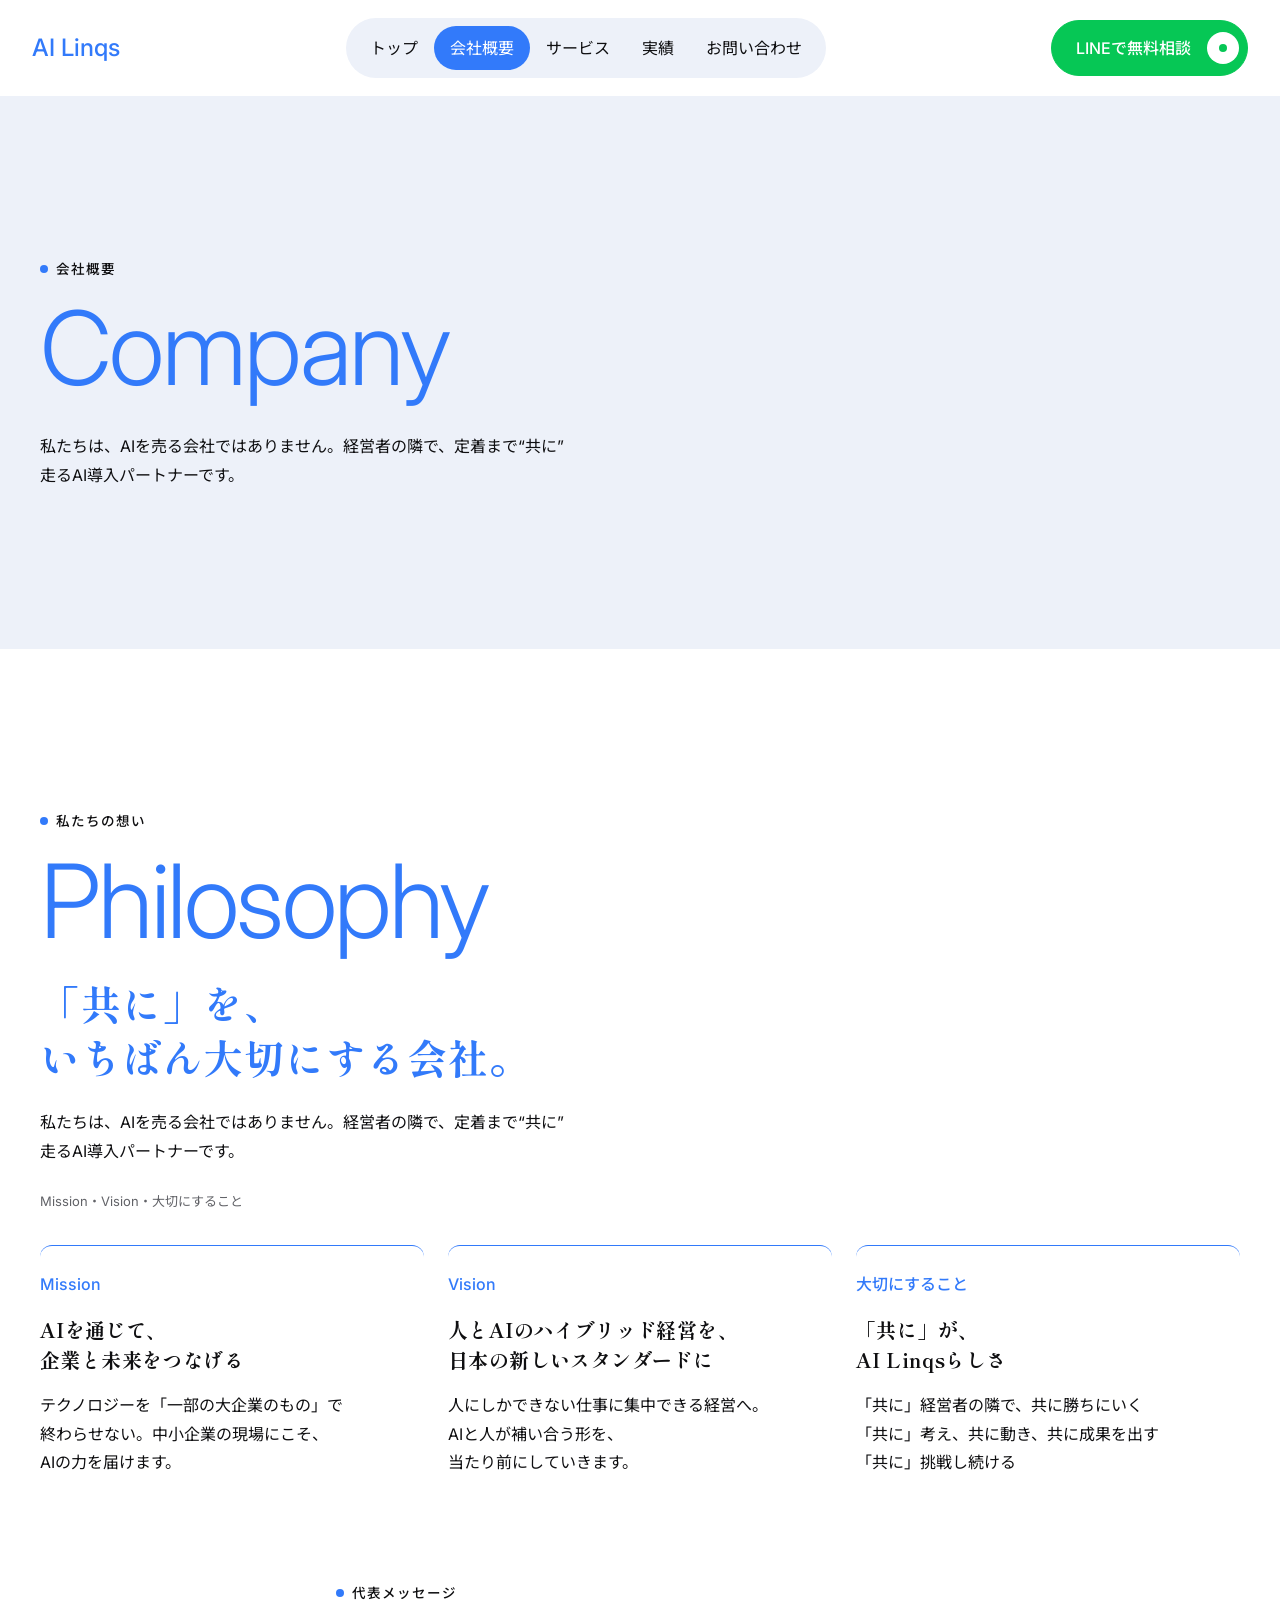
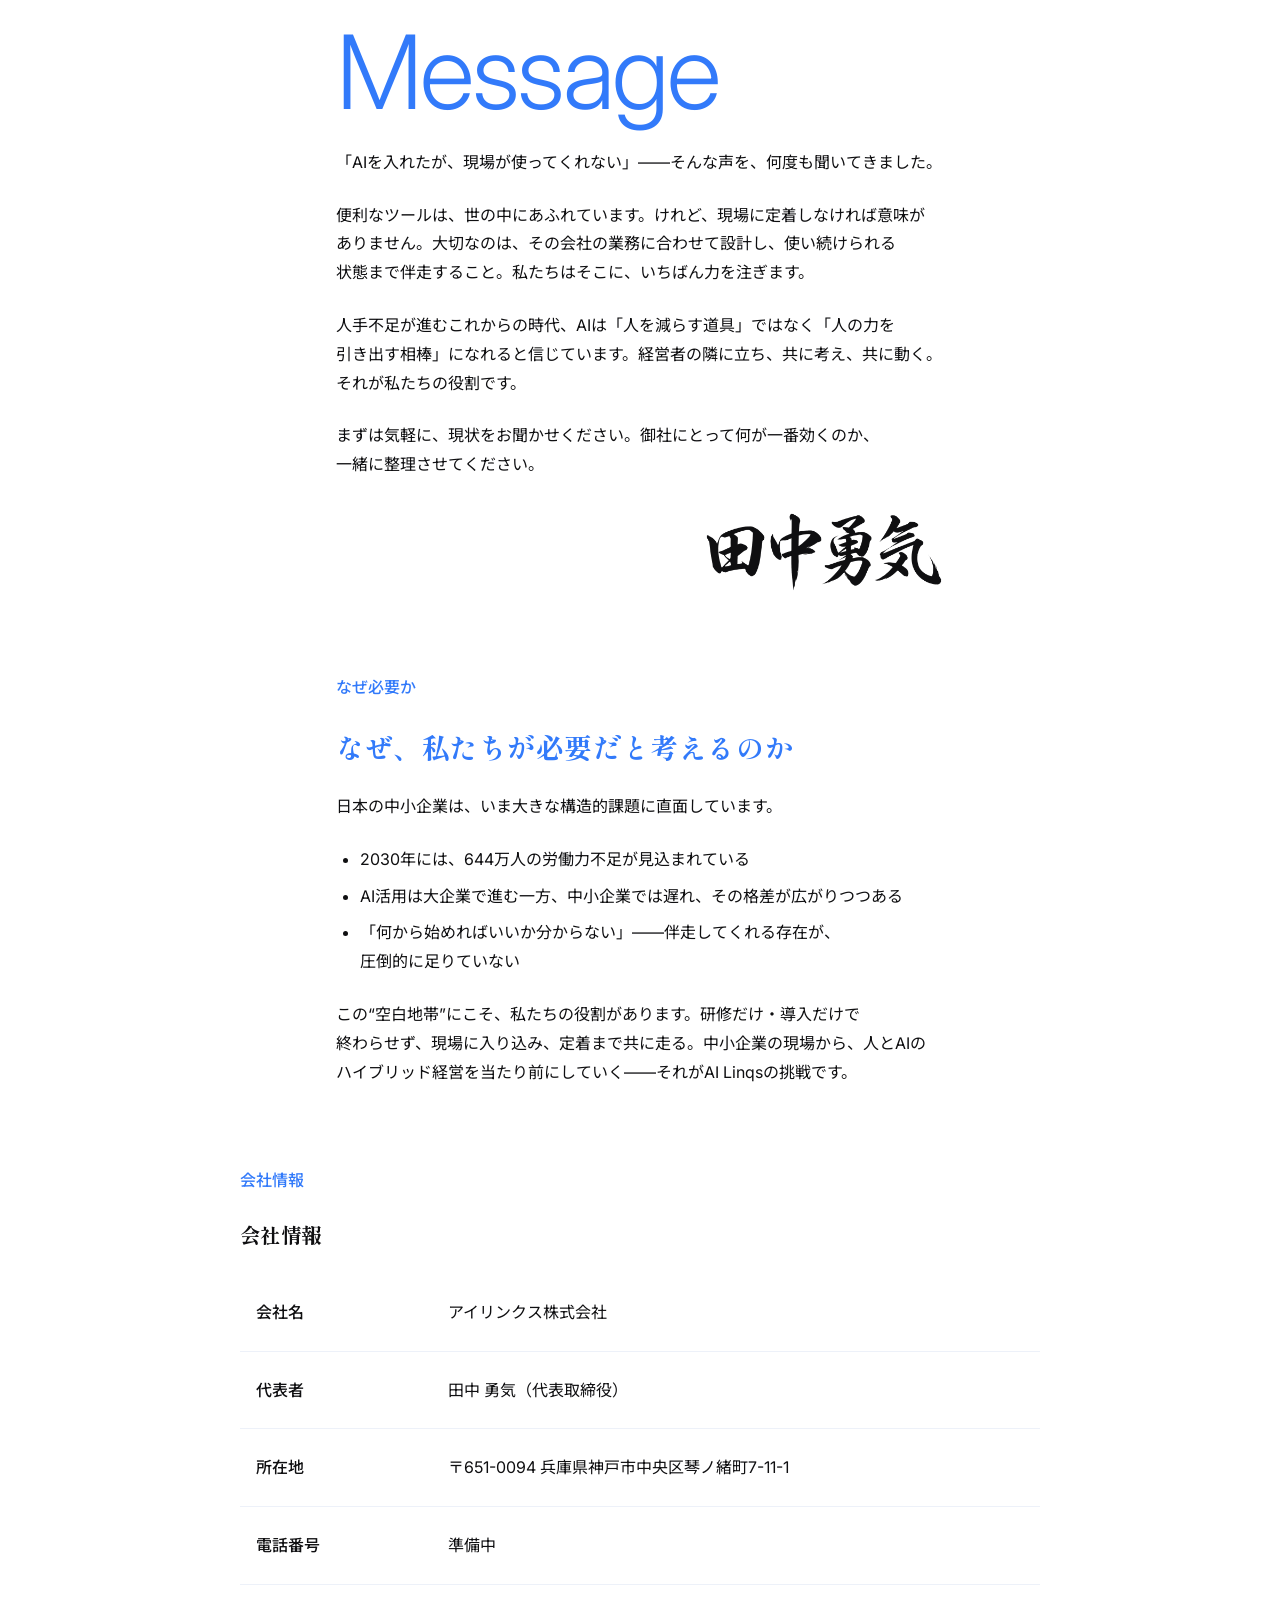
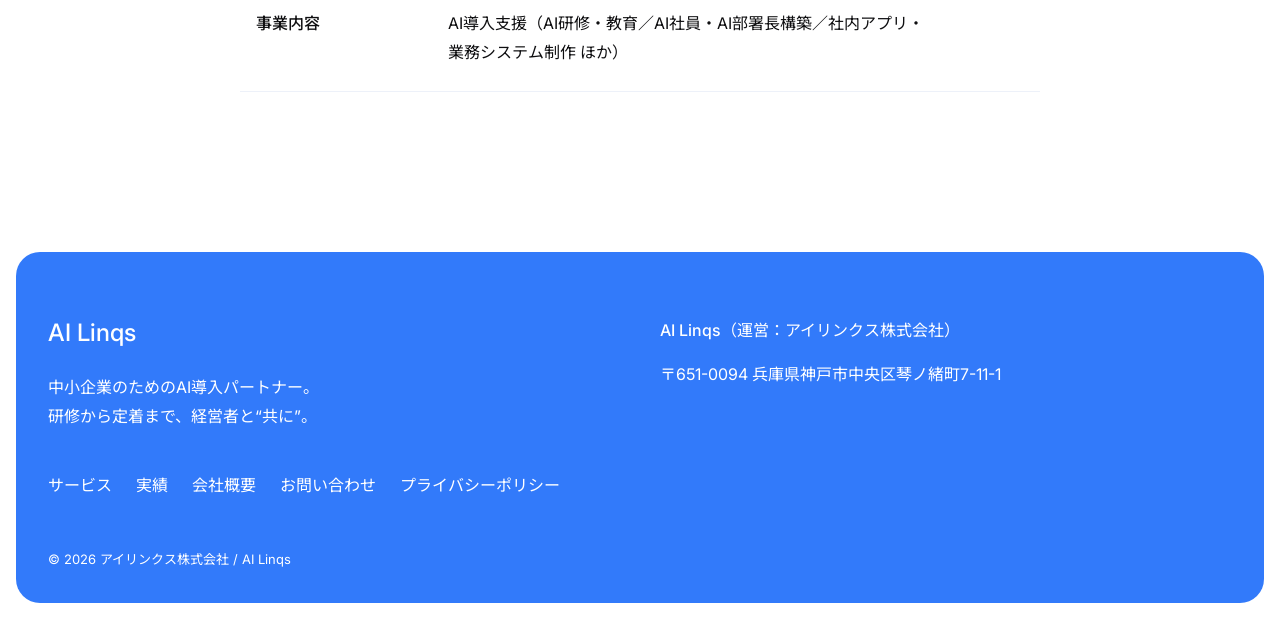
==== about.html @ 24a120b6 "v5：参考サイト（kurasoku.com）の型を反映（v4 を複製して開始） - 見出しを「日本語の小見出し＋英字の大見出し＋日本語見出し」の2段に（英字は飾り、aria-hidden） - 標準ボ" ====
<!DOCTYPE html>
<html lang="ja"><head><meta charset="UTF-8"><meta name="viewport" content="width=device-width, initial-scale=1"><meta name="robots" content="noindex,nofollow"><meta name="theme-color" content="#FFFFFF"><title>会社概要｜AI Linqs</title><meta name="description" content="私たちは、AIを売る会社ではありません。経営者の隣で、定着まで“共に”走るAI導入パートナーです。"><link rel="icon" sizes="32x32" href="assets/favicon-32.png"><link rel="icon" sizes="192x192" href="assets/favicon-192.png"><link rel="apple-touch-icon" sizes="180x180" href="assets/favicon-180.png"><link rel="preconnect" href="https://fonts.googleapis.com"><link rel="preconnect" href="https://fonts.gstatic.com" crossorigin><link href="https://fonts.googleapis.com/css2?family=Inter:wght@300;400;500;600&amp;family=Noto+Sans+JP:wght@400;500&amp;family=Shippori+Mincho+B1:wght@600;700&amp;display=swap" rel="stylesheet"><link rel="stylesheet" href="css/style.css"><script src="js/main.js" defer></script></head><body><a class="skip" href="#main">本文へスキップ</a><header class="site-header"><div class="header-inner"><a class="logo" href="index.html">AI Linqs</a><nav class="pill-nav" aria-label="グローバルナビゲーション"><a href="index.html">トップ</a><a href="about.html" class="is-active" aria-current="page">会社概要</a><a href="service.html">サービス</a><a href="works.html">実績</a><a href="contact.html">お問い合わせ</a></nav><div class="header-end"><a class="btn" href="contact.html#contact" data-line-cta>LINEで無料相談<span class="btn-dot" aria-hidden="true"></span></a><button class="burger" id="burger" type="button" aria-label="メニューを開く" aria-expanded="false" aria-controls="spMenu"><span></span><span></span></button></div></div><nav class="sp-menu" id="spMenu" aria-label="スマートフォン用メニュー" hidden><a href="index.html">トップ</a><a href="about.html" class="is-active" aria-current="page">会社概要</a><a href="service.html">サービス</a><a href="works.html">実績</a><a href="contact.html">お問い合わせ</a><a class="btn" href="contact.html#contact" data-line-cta>LINEで無料相談<span class="btn-dot" aria-hidden="true"></span></a></nav><noscript><nav class="nojs-nav" aria-label="ページ一覧"><a href="index.html">トップ</a><a href="about.html" class="is-active" aria-current="page">会社概要</a><a href="service.html">サービス</a><a href="works.html">実績</a><a href="contact.html">お問い合わせ</a></nav></noscript></header><main id="main"><section class="page-band"><div class="container"><div class="sec-title"><h1 class="sec-ja"><span class="dot" aria-hidden="true"></span>会社概要</h1><h2 class="sec-en" aria-hidden="true">Company</h2></div><p>私たちは、AIを売る会社ではありません。経営者の隣で、定着まで“共に”走るAI導入パートナーです。</p></div></section><section class="section about-content" id="philosophy"><div class="container"><div class="section-head"><div class="sec-title"><p class="sec-ja"><span class="dot" aria-hidden="true"></span>私たちの想い</p><h2 class="sec-en" aria-hidden="true">Philosophy</h2><h2 class="sec-h slide__title reveal">「共に」を、<br>いちばん大切にする会社。</h2></div>
      <p class="slide__lead reveal">私たちは、AIを売る会社ではありません。経営者の隣で、定着まで“共に”走るAI導入パートナーです。</p>
      <p class="slide__note reveal">Mission・Vision・大切にすること</p></div><div class="grid3 values"><article class="card" id="mission"><div class="card-body"><p class="slide__tag reveal">Mission</p>
      <h3 class="slide__title reveal"><span class="phrase">AIを通じて、</span><br><span class="phrase">企業と未来をつなげる</span></h3>
      <p class="slide__lead reveal"><span class="phrase">テクノロジーを「一部の大企業のもの」で</span><br><span class="phrase">終わらせない。中小企業の現場にこそ、</span><br><span class="phrase">AIの力を届けます。</span></p></div></article>
<article class="card" id="vision"><div class="card-body"><p class="slide__tag reveal">Vision</p>
      <h3 class="slide__title reveal"><span class="phrase">人とAIのハイブリッド経営を、</span><br><span class="phrase">日本の新しいスタンダードに</span></h3>
      <p class="slide__lead reveal"><span class="phrase">人にしかできない仕事に集中できる経営へ。</span><br><span class="phrase">AIと人が補い合う形を、</span><br><span class="phrase">当たり前にしていきます。</span></p></div></article>
<article class="card" id="value"><div class="card-body"><p class="slide__tag reveal">大切にすること</p>
      <h3 class="slide__title reveal"><span class="phrase">「共に」が、</span><br><span class="phrase">AI Linqsらしさ</span></h3>
      <ul class="dash slide__lead reveal">
        <li>「共に」経営者の隣で、共に勝ちにいく</li>
        <li>「共に」考え、共に動き、共に成果を出す</li>
        <li>「共に」挑戦し続ける</li>
      </ul></div></article>
</div><div class="subsection message-block">
      <div class="sec-title"><h2 class="sec-ja"><span class="dot" aria-hidden="true"></span>代表メッセージ</h2><h2 class="sec-en" aria-hidden="true">Message</h2></div>
      <div class="message reveal">
        <!-- 社長の写真が届いたら：<img class="message__portrait" src="assets/ceo.jpg" alt="代表取締役 田中 勇気" width="224" height="224" loading="lazy" decoding="async"> -->
        <p>「AIを入れたが、現場が使ってくれない」——そんな声を、何度も聞いてきました。</p>
        <p>便利なツールは、世の中にあふれています。けれど、現場に定着しなければ意味がありません。大切なのは、その会社の業務に合わせて設計し、使い続けられる状態まで伴走すること。私たちはそこに、いちばん力を注ぎます。</p>
        <p>人手不足が進むこれからの時代、AIは「人を減らす道具」ではなく「人の力を引き出す相棒」になれると信じています。経営者の隣に立ち、共に考え、共に動く。それが私たちの役割です。</p>
        <p>まずは気軽に、現状をお聞かせください。御社にとって何が一番効くのか、一緒に整理させてください。</p>
        <img src="assets/signature-dark.png" alt="田中 勇気 サイン" class="message__sign" width="900" height="308" loading="lazy" decoding="async">
      </div></div><div id="why-us" class="subsection"><p class="slide__tag reveal">なぜ必要か</p>
      <h3 class="slide__title reveal">なぜ、私たちが必要だと考えるのか</h3>
      <div class="prose slide__lead reveal">
        <p>日本の中小企業は、いま大きな構造的課題に直面しています。</p>
        <ul>
          <li>2030年には、644万人の労働力不足が見込まれている</li>
          <li>AI活用は大企業で進む一方、中小企業では遅れ、その格差が広がりつつある</li>
          <li>「何から始めればいいか分からない」——伴走してくれる存在が、圧倒的に足りていない</li>
        </ul>
        <p>この“空白地帯”にこそ、私たちの役割があります。研修だけ・導入だけで終わらせず、現場に入り込み、定着まで共に走る。中小企業の現場から、人とAIのハイブリッド経営を当たり前にしていく——それがAI Linqsの挑戦です。</p>
      </div></div><div id="company-info" class="subsection"><p class="slide__tag reveal">会社情報</p>
      <h3 class="slide__title slide__title--m reveal">会社情報</h3>
      <!-- [要確認] 会社概要（運営法人=アイリンクス株式会社／設立年・法人格の最終確認） -->
      <!-- [要確認] 電話番号・設立年月・資本金などは確定後に追記 --><table class="company-table"><tbody><tr><th scope="row">会社名</th><td>アイリンクス株式会社</td></tr><tr><th scope="row">代表者</th><td>田中 勇気（代表取締役）</td></tr><tr><th scope="row">所在地</th><td>〒651-0094 兵庫県神戸市中央区琴ノ緒町7-11-1</td></tr><tr><th scope="row">電話番号</th><td>準備中</td></tr><tr><th scope="row">事業内容</th><td>AI導入支援（AI研修・教育／AI社員・AI部署長構築／社内アプリ・業務システム制作 ほか）</td></tr></tbody></table></div></div></section></main><footer class="footer">
  <div class="container">
    <div class="footer__grid">
      <div>
        <a href="index.html" class="logo" aria-label="AI Linqs トップへ"><span class="logo__ai">AI</span> Linqs</a>
        <p class="footer__desc">中小企業のためのAI導入パートナー。<br>研修から定着まで、経営者と“共に”。</p>
      </div>
      <div>
        <p><strong>AI Linqs</strong>（運営：アイリンクス株式会社）</p>
        <p>〒651-0094 兵庫県神戸市中央区琴ノ緒町7-11-1</p>
      </div>
      <nav class="footer__nav" aria-label="フッターナビゲーション">
        <ul>
          <li><a href="service.html">サービス</a></li>
          <li><a href="works.html">実績</a></li>
          <li><a href="about.html">会社概要</a></li>
          <li><a href="contact.html">お問い合わせ</a></li>
          <li><a href="privacy.html">プライバシーポリシー</a></li>
        </ul>
      </nav>
    </div>
    <p class="footer__copy">&copy; 2026 アイリンクス株式会社 / AI Linqs</p>
  </div>
</footer><div class="sticky-cta" id="stickyCta" hidden><a class="btn" href="contact.html#contact" data-line-cta>LINEで無料相談<span class="btn-dot" aria-hidden="true"></span></a></div><div class="test-badge" id="testBadge" hidden>テスト版 v5</div></body></html>
---- css/style.css ----
/* AI Linqs v5 — seven colors, no shadows or gradients, 8px spacing. */
:root {
  --white: #FFFFFF;
  --surface: #EDF1F9;
  --blue: #327AFA;
  --ink: #0F0F11;
  --muted: #616267;
  --faint: #9798A1;
  --header-height: 96px;
}
* { box-sizing: border-box; }
html { scroll-padding-top: 112px; }
body { margin: 0; color: var(--ink); background: var(--white); font-family: "Inter", "Noto Sans JP", sans-serif; font-size: 16px; font-weight: 400; line-height: 1.8; }
h1,h2,h3,h4,p,ul,ol,dl,figure { margin: 0; }
h1,h2,h3,h4,summary { text-wrap: balance; word-break: auto-phrase; line-break: strict; }
h1,h2 { color: var(--blue); font-size: clamp(30px, 3.4vw, 48px); font-weight: 400; line-height: 1.4; }
h3 { font-size: clamp(20px, 1.6vw, 21px); font-weight: 500; line-height: 1.6; }
h4 { font-size: 18px; font-weight: 500; }
p,li,dd,td,th { text-wrap: pretty; word-break: auto-phrase; line-break: strict; }
p,dd { max-width: 38em; }
p + p { margin-top: 16px; }
b,strong,th,dt { font-weight: 500; }
a { color: var(--blue); text-underline-offset: 4px; }
button { font: inherit; cursor: pointer; }
img { display: block; max-width: 100%; object-fit: cover; }
ul,ol { padding-left: 24px; }
li + li { margin-top: 8px; }
[hidden] { display: none !important; }
:focus-visible { outline: 2px solid var(--blue); outline-offset: 4px; }
[id] { scroll-margin-top: 112px; }
.phrase,.nw { display: inline-block; }
.container { width: calc(100% - 64px); max-width: 1200px; margin-inline: auto; }
.section { padding: 120px 0 160px; }
.section + .section { border-top: 1px solid var(--surface); }
.section-head { margin-bottom: 48px; }
.section-head > * + * { margin-top: 24px; }
.section-head > .eyebrow:first-child { margin-bottom: 16px; }
.section-head > .eyebrow + h2 { margin-top: 0; }
.lead,.slide__lead { font-size: 16px; line-height: 1.8; }
.eyebrow,.slide__tag { font-size: 16px; font-weight: 500; color: var(--blue); }
.note,.slide__note,.todo,.contact__privacy,.modal__updated,.footer__copy { font-size: 13px; color: var(--muted); }
.note,.slide__note { margin-top: 24px; }
.actions,.slide__actions { display: flex; flex-wrap: wrap; gap: 16px; margin-top: 40px; }
.actions { justify-content: center; }
.grid3 { display: grid; grid-template-columns: repeat(3,minmax(0,1fr)); gap: 24px; align-items: stretch; }
.grid3 > * { min-width: 0; }
.card { display: flex; flex-direction: column; gap: 24px; }
.card-body { display: flex; flex-direction: column; align-items: flex-start; gap: 16px; min-width: 0; flex: 1; }
.card-body > p + p { margin-top: 0; }
.card-copy { width: 100%; font-size: 16px; line-height: 1.8; }
.photo { width: 100%; height: auto; aspect-ratio: 3 / 2; border-radius: 12px; object-fit: cover; }
.surface-section { background: var(--surface); }
.btn { display: inline-flex; align-items: center; justify-content: space-between; gap: 16px; min-height: 56px; max-width: 100%; padding: 8px 8px 8px 24px; border: 1px solid var(--blue); border-radius: 9999px; background: var(--white); color: var(--blue); text-decoration: none; font-size: 16px; font-weight: 500; line-height: 1.4; transition: color .3s ease, background-color .3s ease; }
.btn-dot { display: grid; place-items: center; flex: 0 0 32px; width: 32px; height: 32px; border-radius: 9999px; background: var(--blue); }
.btn-dot::after { content: ""; width: 8px; height: 8px; border-radius: 9999px; background: var(--white); }
.btn[data-line-cta],.btn:hover { background: var(--blue); color: var(--white); }
.btn[data-line-cta] .btn-dot,.btn:hover .btn-dot { background: var(--white); }
.btn[data-line-cta] .btn-dot::after,.btn:hover .btn-dot::after { background: var(--blue); }
.btn[data-line-cta]:hover { background: var(--white); color: var(--blue); }
.btn[data-line-cta]:hover .btn-dot { background: var(--blue); }
.btn[data-line-cta]:hover .btn-dot::after { background: var(--white); }
.site-header { position: sticky; top: 0; z-index: 20; background: var(--white); border-bottom: 1px solid var(--surface); }
.header-inner { width: calc(100% - 64px); max-width: 1360px; min-height: var(--header-height); margin: auto; display: flex; justify-content: space-between; align-items: center; gap: 24px; }
.logo { font-size: 24px; font-weight: 500; line-height: 1.4; color: var(--blue); text-decoration: none; white-space: nowrap; }
.pill-nav { display: flex; padding: 8px; border-radius: 9999px; background: var(--surface); }
.pill-nav a { padding: 8px 16px; font-size: 16px; color: var(--ink); text-decoration: none; border-radius: 9999px; white-space: nowrap; }
.pill-nav a.is-active,.sp-menu a.is-active { background: var(--blue); color: var(--white); }
.header-end { display: flex; align-items: center; gap: 16px; }
.burger { display: none; width: 48px; height: 48px; padding: 16px 8px; background: var(--white); border: 1px solid var(--blue); border-radius: 9999px; }
.burger span { display: block; height: 1px; background: var(--blue); }
.burger span + span { margin-top: 8px; }
.sp-menu { padding: 16px 24px 24px; background: var(--surface); }
.sp-menu > a { display: block; padding: 8px 16px; margin-top: 8px; border-radius: 9999px; text-decoration: none; }
.sp-menu > .btn { display: flex; }
.nojs-nav { display: flex; flex-wrap: wrap; gap: 16px; padding: 16px; }
.skip { position: fixed; z-index: 40; top: -160px; left: 16px; padding: 16px; border-radius: 9999px; background: var(--white); border: 1px solid var(--blue); }
.skip:focus { top: 16px; }
/* Full-bleed hero has no frame, padding or border radius. */
.hero { position: relative; }
/* 16:9 video retains the existing crop and left alignment. */
.hero-image { display: block; width: 100%; height: clamp(520px, 45vw, 760px); object-fit: cover; object-position: left center; }
.hero-inner { position: absolute; inset: 0; width: calc(100% - 64px); max-width: 1200px; margin: auto; display: flex; align-items: center; }
.hero-copy { width: 40%; max-width: 40%; padding: 48px 0; }
.hero-copy > * + * { margin-top: 24px; }
.hero-copy h1 { font-size: clamp(30px, 2.6vw, 40px); white-space: nowrap; }
.hero-copy .eyebrow { max-width: 32em; font-size: 16px; color: var(--ink); }
.hero-copy .lead { max-width: 30em; }
.page-band { padding: 80px 0; background: var(--surface); }
.page-band h1 { font-size: 48px; }
.page-band p { margin-top: 24px; }
#philosophy > .container > .section-head h2 { font-size: clamp(24px, 3.3vw, 48px); }
.philosophy-intro { display: grid; grid-template-columns: 1.2fr 1fr; align-items: center; gap: 64px; }
.philosophy-intro .photo { max-height: 360px; }
.pillar { padding: 0; }
.pillar h3 { font-size: clamp(28px, 2.3vw, 32px); font-weight: 400; color: var(--blue); line-height: 1.4; }
.pillars .card-body { gap: 24px; }
.issue-cards .card-body { padding: 0; }
.reason-cards .card { border-top: 1px solid var(--blue); padding: 24px 0; }
.reason-cards .eyebrow { font-size: 32px; font-weight: 400; }
.steps { display: grid; grid-template-columns: repeat(4,minmax(0,1fr)); align-items: stretch; list-style: none; padding: 0; gap: 24px; }
.steps li { position: relative; margin: 0; min-width: 0; display: flex; flex-direction: column; gap: 16px; font-size: 16px; }
.steps li::before { content: ""; position: absolute; top: 24px; left: 0; right: -24px; height: 1px; background: var(--blue); }
.steps li:last-child::before { right: 0; }
.step-number { position: relative; z-index: 1; width: 48px; height: 48px; display: grid; place-items: center; border: 1px solid var(--blue); border-radius: 9999px; background: var(--white); color: var(--blue); font-size: 21px; }
.service-cards h3 { white-space: nowrap; font-size: clamp(18px, 1.6vw, 21px); }
.case-cards .card-copy { font-size: 16px; }
.line-frame { background: var(--surface); border-radius: 24px; padding: 48px; }
.line-frame .section-head { max-width: 760px; }
.line-frame .grid3 { gap: 24px; }
.line-frame .card { background: var(--white); border-radius: 12px; padding: 24px 16px; }
.line-frame .card h3 { font-size: 19px; }
.line-frame .card .phrase { display: inline; }
.line-frame .card br { display: none; }
.line-icon { width: 40px; height: 40px; stroke: var(--blue); fill: none; stroke-width: 1.5; }
.line-action { display: flex; align-items: center; justify-content: center; gap: 40px; margin-top: 48px; }
.qr { width: 160px; height: 160px; }
.subsection { margin-top: 80px; }
.subsection > * + * { margin-top: 24px; }
.values .card { padding: 24px 0; border-top: 1px solid var(--blue); }
.values h3 { font-size: 21px; }
.values .dash { list-style: none; padding: 0; }
.values .dash li + li { margin-top: 0; }
.message-block,.prose,.privacy-prose,.detail-content { max-width: 38em; margin-inline: auto; }
.message-block > h2 { margin-top: 16px; }
.message p { margin-top: 24px; }
.message__sign { width: 240px; height: auto; margin: 32px 0 0 auto; }
.prose ul { margin: 24px 0; }
#why-us { max-width: 38em; margin-inline: auto; }
#why-us > h3 { font-size: 28px; color: var(--blue); }
#company-info { max-width: 800px; margin-inline: auto; }
.company-table { width: 100%; border-collapse: collapse; margin-top: 24px; }
.company-table th,.company-table td { text-align: left; vertical-align: top; padding: 24px 16px; border-bottom: 1px solid var(--surface); }
.company-table th { width: 24%; }
.mini { display: grid; list-style: none; padding: 0; gap: 24px; margin-top: 32px; }
.mini li { display: flex; gap: 24px; padding: 24px; background: var(--surface); border-radius: 12px; margin: 0; }
.mini li > span:first-child { flex: 0 0 32px; color: var(--blue); font-size: 21px; }
.mini li > span:last-child { max-width: 38em; }
.mini b { display: block; margin-bottom: 8px; font-size: 21px; }
#lineup .mini { max-width: 800px; }
.detail-section:nth-of-type(even) { background: var(--surface); }
.detail-content h2 { font-size: clamp(28px, 3vw, 40px); }
.detail-content h3,.privacy-prose h3 { margin: 40px 0 16px; }
.modal__head { margin-bottom: 32px; }
.modal__head .slide__tag { margin-bottom: 16px; }
.ba { margin-top: 40px; display: grid; gap: 24px; }
.ba__col { border: 1px solid var(--blue); border-radius: 12px; padding: 24px; }
.ba__h { color: var(--blue); font-weight: 500; margin-bottom: 16px; }
.ba__arrow { display: none; }
.row { margin-top: 32px; }
.row__h { margin-bottom: 16px; color: var(--blue); }
.price { border-top: 1px solid var(--blue); margin-top: 40px; padding-top: 24px; }
.table-wrap { overflow-x: auto; margin-top: 24px; }
.compare { width: 100%; border-collapse: collapse; text-align: left; table-layout: fixed; }
.compare th,.compare td { padding: 24px 16px; vertical-align: top; border-bottom: 1px solid var(--surface); }
.compare thead { background: var(--surface); }
.compare th:first-child { width: 28%; }
.compare th:last-child { width: 20%; }
.panel,.cta-panel { padding: 48px; border-radius: 12px; background: var(--surface); }
.cta-panel p { margin-inline: auto; }
.cta-panel { text-align: center; }
.cta-panel .slide__actions { justify-content: center; }
#comparison #compare { margin-top: 0; }
#service-consult .subsection { margin-top: 0; }
.process-details { display: grid; gap: 32px; max-width: 38em; margin: 64px auto 0; }
.process-details h3 { margin-bottom: 16px; color: var(--blue); }
#faq { background: var(--surface); }
.faq { max-width: 800px; margin-top: 48px; }
details { background: var(--white); border-radius: 12px; padding: 24px; margin-bottom: 16px; }
summary { position: relative; cursor: pointer; list-style: none; padding-right: 32px; font-size: 18px; font-weight: 500; }
summary::-webkit-details-marker { display: none; }
.faq__pm { position: absolute; top: 0; right: 0; color: var(--blue); }
.faq__pm::after { content: "+"; }
details[open] .faq__pm::after { content: "−"; }
.faq__a { padding-top: 24px; }
.faq-group__title { margin: 40px 0 24px; font-size: 21px; }
.case-list { display: grid; gap: 120px; }
.case-detail { display: grid; grid-template-columns: 1fr 1fr; gap: 48px; align-items: start; }
.case-detail .photo { position: sticky; top: 128px; }
.case-detail .card-body { gap: 24px; }
.case-detail h3 { font-size: 28px; color: var(--blue); }
.tags { display: flex; flex-wrap: wrap; gap: 8px; }
.tags > span { background: var(--surface); border-radius: 9999px; padding: 8px 16px; font-size: 16px; }
.case > div + div { margin-top: 24px; }
.case dt { color: var(--blue); margin-bottom: 8px; }
.case dd { margin: 0; }
.voice { border-radius: 12px; padding: 24px; background: var(--surface); }
.voice h4 { color: var(--blue); margin-bottom: 16px; }
#stance { max-width: 800px; margin-inline: auto; }
.consult-content { margin-top: 80px; }
.consult-content > h3 { margin: 16px 0 24px; font-size: 32px; color: var(--blue); }
.icons3 { display: grid; grid-template-columns: repeat(3,minmax(0,1fr)); gap: 24px; align-items: stretch; margin-top: 40px; }
.icons3 > div { padding: 24px; border-radius: 12px; background: var(--surface); }
.icons3 b { display: block; color: var(--blue); font-size: 21px; margin-bottom: 16px; }
.contact-action { margin-top: 80px; }
.contact-action .subsection { margin-top: 0; }
.line-card { text-align: center; max-width: 38em; margin: auto; }
.line-card p { margin-top: 24px; }
.line-card .btn { margin-top: 24px; }
.line-card small { display: block; margin-top: 24px; font-size: 13px; color: var(--muted); }
.line-card__qr img { width: 160px; height: 160px; margin: 0 auto 32px; }
.contact__privacy { margin: 32px auto 0; }
.privacy-prose ul { margin: 24px 0; }
.privacy-prose .modal__updated { margin-top: 40px; }
.footer { margin: 0 16px 16px; padding: 64px 0 32px; background: var(--blue); color: var(--white); border-radius: 24px; }
.footer a,.footer .footer__copy { color: var(--white); }
.footer :focus-visible { outline-color: var(--white); }
.footer__grid { display: grid; grid-template-columns: 1fr 1fr; gap: 40px; }
.footer__desc { margin-top: 24px; }
.footer__nav { grid-column: 1 / -1; }
.footer__nav ul { display: flex; flex-wrap: wrap; list-style: none; padding: 0; gap: 24px; }
.footer__nav li { margin: 0; }
.footer__nav a { text-decoration: none; }
.footer__copy { margin-top: 48px; }
.test-badge { position: fixed; bottom: 16px; left: 16px; z-index: 25; padding: 8px 16px; border-radius: 9999px; background: var(--surface); color: var(--faint); font-size: 13px; }
.sticky-cta { display: none; }
.reveal.is-pending { opacity: 0; transform: translateY(16px); }
.reveal { transition: opacity .6s ease, transform .6s ease; }
@media (max-width: 1199px) {
  .pill-nav { display: none; }
  .burger { display: block; }
  .grid3 { grid-template-columns: minmax(0,1fr); max-width: 608px; margin-inline: auto; gap: 48px; }
  .pillars,.reason-cards,.values { max-width: 400px; }
  .line-frame .grid3 { max-width: 480px; }
  .line-frame .card { padding: 32px; }
  .line-frame .card .phrase { display: inline-block; }
  .line-frame .card br { display: initial; }
  .philosophy-intro { gap: 32px; grid-template-columns: 1fr; max-width: 608px; margin-inline: auto; }
  .philosophy-intro .photo { max-height: none; }
  .hero-inner { position: static; padding: 48px 0 64px; }
  .hero-image { min-height: 0; height: 46svh; }
  .hero-copy { max-width: 100%; width: 608px; padding: 0; }
  .hero-copy h1 { font-size: 48px; }
  .hero { min-height: 0; }
  .hero-copy .lead { max-width: 38em; }
  .steps { gap: 16px; }
  .steps li::before { right: -16px; }
  .case-detail { grid-template-columns: 1fr; max-width: 800px; margin-inline: auto; gap: 32px; }
  .case-detail .photo { position: static; }
  .case-detail .card-body { max-width: 38em; }
  .icons3 { grid-template-columns: 1fr; max-width: 608px; }
}
@media (max-width: 767px) {
  :root { --header-height: 80px; }
  html { scroll-padding-top: 96px; }
  [id] { scroll-margin-top: 96px; }
  .container,.header-inner,.hero-inner { width: calc(100% - 32px); }
  .section { padding: 80px 0; }
  .section-head { margin-bottom: 32px; }
  .header-inner { gap: 16px; }
  .header-end > .btn { display: none; }
  h1,h2 { font-size: 30px; }
  .hero-inner { padding: 32px 0 64px; }
  .hero-copy h1 { font-size: clamp(26px, 8.2vw, 40px); }
  .hero-copy .eyebrow { font-size: 16px; }
  .page-band { padding: 48px 0; }
  .page-band h1 { font-size: 32px; }
  #philosophy > .container > .section-head h2 { font-size: clamp(20px, 6.3vw, 32px); }
  .pillar h3 { font-size: clamp(24px, 7.2vw, 32px); }
  .steps { gap: 8px; }
  .steps li { font-size: 16px; }
  .steps li::before { right: -8px; }
  .step-number { width: 40px; height: 40px; font-size: 18px; }
  .steps li::before { top: 24px; }
  .steps .phrase { display: inline; }
  .steps br { display: none; }
  .service-cards h3 { font-size: clamp(17px, 5vw, 21px); }
  .case-cards .card-copy .phrase { display: inline; }
  .line-frame { padding: 32px 16px; }
  .line-frame .section-head h2 { font-size: 26px; }
  .line-frame .card { padding: 24px 16px; }
  .line-frame .card .phrase { display: inline; }
  .line-frame .card br { display: none; }
  .line-frame .card h3 { font-size: 19px; }
  .line-action { margin-top: 32px; }
  .pc-only { display: none; }
  .subsection { margin-top: 64px; }
  .values h3 { font-size: 20px; }
  .company-table th,.company-table td { padding: 16px 8px; }
  .company-table th { width: 32%; }
  .mini li { padding: 24px 16px; gap: 16px; }
  .mini b { font-size: 20px; }
  .panel,.cta-panel { padding: 32px 16px; }
  .ba__col { padding: 24px 16px; }
  .compare { min-width: 720px; }
  .case-list { gap: 80px; }
  .case-detail h3 { font-size: 24px; }
  .voice { padding: 24px 16px; }
  .tags > span { padding: 8px; }
  .footer { padding: 48px 0 104px; }
  .footer__grid { grid-template-columns: 1fr; gap: 32px; }
  .footer__nav ul { gap: 16px; }
  .footer .container { width: calc(100% - 32px); }
  .sticky-cta:not([hidden]) { display: flex; justify-content: center; position: fixed; left: 0; right: 0; bottom: 0; z-index: 30; padding: 8px 16px; padding-bottom: max(8px,env(safe-area-inset-bottom)); background: var(--white); border-top: 1px solid var(--surface); }
  .sticky-cta .btn { width: 100%; max-width: 400px; }
  .test-badge { display: none; }
}
@media (prefers-reduced-motion: reduce) {
  .reveal,.btn { transition: none; }
  .reveal.is-pending { opacity: 1; transform: none; }
}
/* Fixed editorial lines remain real lines, rather than equal-height empty space. */
.phrase { max-width: 100%; }
.benefits .card .phrase,.case-cards .card-copy .phrase { display: inline-block; }
.benefits .card br { display: initial; }
@media (max-width: 767px) {
  .steps { grid-template-columns: repeat(4,208px); overflow-x: auto; padding-bottom: 16px; gap: 24px; }
  .steps li::before { right: -24px; }
  .steps li > span:last-child { max-width: 13em; }
  .steps .phrase { display: inline-block; }
  .steps br { display: initial; }
}

/* v3.2: timing illustration and vertical contract sequence. */
.pillars { margin-top: 64px; }
.timing-layout { display: grid; grid-template-columns: minmax(0,2fr) minmax(0,1fr); align-items: center; gap: 32px; }
.timing-copy { min-width: 0; }
.timing-copy .section-head { margin-bottom: 32px; }
.timing-body { max-width: 38em; }
.timing-copy .actions { justify-content: flex-start; margin-top: 32px; }
.timing-visual { position: relative; min-width: 0; }
.timing-mark { position: absolute; top: 8%; left: 60%; transform: translateX(-50%); display: grid; place-items: center; width: 56px; height: 56px; border-radius: 9999px; background: var(--blue); color: var(--white); font-size: 32px; line-height: 1; }
.timing-visual .photo { transition: opacity .8s ease, transform .8s ease; }
.timing-mark { transition: opacity .4s ease .4s, transform .4s ease .4s; }
.timing-visual.is-pending .photo { opacity: 0; transform: translateY(24px); }
.timing-visual.is-pending .timing-mark { opacity: 0; transform: translateX(-50%) scale(.6); }
.contract-flow { margin-top: 64px; }
.contract-flow > h3 { color: var(--blue); font-size: 32px; margin-bottom: 40px; }
.contract-steps { display: grid; gap: 48px; list-style: none; padding: 0; }
.contract-steps li { display: grid; grid-template-columns: minmax(0,1fr) 48px minmax(0,2fr); gap: 24px; align-items: start; margin: 0; }
.contract-copy { min-width: 0; }
.contract-copy h4 { color: var(--blue); font-size: 21px; margin-bottom: 16px; }
@media (max-width: 1199px) {
  .timing-layout { grid-template-columns: minmax(0,1fr); max-width: 608px; margin-inline: auto; gap: 40px; }
  .timing-visual { grid-row: 1; width: 100%; max-width: 480px; margin-inline: auto; }
  .contract-steps li { grid-template-columns: minmax(0,1fr) 48px minmax(0,1.5fr); }
}
@media (max-width: 767px) {
  .contract-flow > h3 { font-size: 28px; }
  .contract-steps li { grid-template-columns: 40px minmax(0,1fr); gap: 24px 16px; }
  .contract-steps .photo { grid-column: 1 / -1; }
  .timing-body .phrase { display: inline; }
}
@media (prefers-reduced-motion: reduce) {
  .timing-visual .photo,.timing-mark { transition: none; }
  .timing-visual.is-pending .photo { opacity: 1; transform: none; }
  .timing-visual.is-pending .timing-mark { opacity: 1; transform: translateX(-50%); }
}

/* ---- ヒーロー（動画）：絵柄が変わっても文字が読めるよう、動画全体に暗幕を敷いて白い文字にする。
   暗幕の色は小窓の背面と同じ rgba(15,15,17,.5)。文字を動画に重ねる幅（1200px 以上）だけに適用 ---- */
@media (min-width: 1200px) {
  .hero::before { content: ""; position: absolute; inset: 0; background: var(--ink); opacity: .5; pointer-events: none; }
  .hero-inner { z-index: 1; }
  .hero-copy { width: 46%; max-width: 46%; }
  .hero-copy h1 { color: var(--white); font-size: clamp(34px, 3.1vw, 52px); }
  .hero-copy .eyebrow, .hero-copy .lead { color: var(--white); }
}

/* ---- v3.3：余白と改行の調整（2026-09-28） ---- */
/* 想い：左に「見出し＋補足文章」、右に写真。写真は見出しの上端から補足文章の下端まで */
@media (min-width: 1200px) {
  #philosophy:has(.philosophy-intro) > .container { display: grid; grid-template-columns: minmax(0,1fr) minmax(0,1fr); column-gap: 64px; }
  #philosophy > .container > .section-head { grid-column: 1; grid-row: 1; margin-bottom: 32px; }
  #philosophy .philosophy-intro { display: contents; }
  #philosophy .philosophy-intro .prose { grid-column: 1; grid-row: 2; max-width: none; margin: 0; }
  #philosophy .philosophy-intro .prose p { max-width: none; }
  #philosophy .philosophy-intro .prose p + p { margin-top: 8px; }
  #philosophy .philosophy-intro .photo { grid-column: 2; grid-row: 1 / 3; align-self: end; width: 100%; height: 0; min-height: calc(100% - 40px); max-height: none; aspect-ratio: auto; }
  #philosophy .pillars, #philosophy > .container > .actions { grid-column: 1 / -1; }
  #philosophy .pillars { margin-top: 96px; }
}
/* お悩み：白いカードにまとめ、見出しは 1 行、本文は両端をそろえて 3 行 */
.issue-cards .card { background: var(--white); border-radius: 12px; gap: 0; overflow: hidden; }
.issue-cards .card .photo { border-radius: 0; }
.issue-cards .card-body { padding: 24px 24px 32px; gap: 12px; }
.issue-cards .card h3 { font-size: 19px; line-height: 1.6; white-space: nowrap; }
.issue-cards .card-copy { text-align: justify; line-break: strict; word-break: normal; text-wrap: wrap; }
/* いまです：挿絵を大きく、淡い面に載せて目を引く */
.timing-layout { grid-template-columns: minmax(0,1fr) minmax(0,1.1fr); gap: 64px; }
.timing-copy h2 { font-size: clamp(32px, 4vw, 56px); }
.timing-body { font-size: 18px; }
.timing-visual { background: var(--surface); border-radius: 24px; padding: 32px 32px 0; overflow: hidden; }
.timing-visual .photo { border-radius: 0; mix-blend-mode: multiply; aspect-ratio: auto; }
.timing-mark { top: 9%; left: 55%; width: 88px; height: 88px; font-size: 44px; font-weight: 600; }
.timing-mark::after { content: ""; position: absolute; inset: 0; border: 1px solid var(--blue); border-radius: 9999px; opacity: 0; }
.timing-visual:not(.is-pending) .timing-mark::after { animation: timing-ring 1.2s ease .8s 2; }
@keyframes timing-ring { from { opacity: .8; transform: scale(1); } to { opacity: 0; transform: scale(1.8); } }
@media (max-width: 1199px) { .timing-layout { grid-template-columns: minmax(0,1fr); } .timing-visual { max-width: 560px; } }
@media (max-width: 767px) { .timing-visual { padding: 16px 16px 0; border-radius: 24px; } .timing-mark { width: 64px; height: 64px; font-size: 32px; } .timing-body { font-size: 16px; } .issue-cards .card h3 { white-space: normal; } }
@media (prefers-reduced-motion: reduce) { .timing-visual:not(.is-pending) .timing-mark::after { animation: none; } }
/* v3.3 追補：想いの見出しは 2 行に収める／いまですの本文は自然に折り返す／挿絵をさらに大きく */
@media (min-width: 1200px) {
  #philosophy > .container > .section-head h2 { font-size: 40px; white-space: nowrap; }
  .timing-layout { grid-template-columns: minmax(0,5fr) minmax(0,7fr); }
}
.timing-body .phrase { display: inline; }
.timing-body br { display: none; }
.timing-body { text-align: justify; }
/* v3.4：いまです ─ 背景は白、「！」を電球に（ひらめいた感じ） */
.timing-visual { background: var(--white); padding: 0; border-radius: 0; overflow: visible; }
.timing-visual .photo { mix-blend-mode: normal; }
.timing-mark { top: 0; left: 54%; width: 112px; height: 112px; background: none; border-radius: 0; color: var(--blue); }
.timing-mark svg { display: block; width: 100%; height: 100%; }
.timing-mark::after { content: none; }
.timing-mark .bulb-rays { transform-origin: 48px 48px; transition: opacity .4s ease 1s, transform .4s ease 1s; }
.timing-visual.is-pending .bulb-rays { opacity: 0; transform: scale(.7); }
.timing-visual:not(.is-pending) .bulb-rays { animation: bulb-blink 1.6s ease 1.6s 2; }
@keyframes bulb-blink { 0%,100% { opacity: 1; } 50% { opacity: .25; } }
@media (max-width: 767px) { .timing-visual { padding: 0; border-radius: 0; } .timing-mark { width: 72px; height: 72px; } }
@media (prefers-reduced-motion: reduce) { .timing-visual:not(.is-pending) .bulb-rays { animation: none; } .timing-mark .bulb-rays { transition: none; } .timing-visual.is-pending .bulb-rays { opacity: 1; transform: none; } }
/* v3.4：挿絵の後ろで、グラフが右上がりに伸びる */
.timing-visual { isolation: isolate; }
.timing-graph { position: absolute; inset: -6% -2% 12% -2%; width: 104%; height: 94%; z-index: -1; overflow: visible; }
.timing-graph .g-bar { transform-box: fill-box; transform-origin: bottom; transition: transform .7s ease calc(.3s + var(--i) * .12s); }
.timing-graph .g-line { opacity: .45; stroke-dasharray: 1; stroke-dashoffset: 0; transition: stroke-dashoffset 1.4s ease .6s; }
.timing-graph .g-arrow { opacity: .45; transition: opacity .3s ease 1.9s; }
.timing-visual.is-pending .g-bar { transform: scaleY(0); }
.timing-visual.is-pending .g-line { stroke-dashoffset: 1; }
.timing-visual.is-pending .g-arrow { opacity: 0; }
.timing-visual .photo { position: relative; aspect-ratio: 3 / 2; }
.timing-mark { z-index: 1; }
@media (prefers-reduced-motion: reduce) { .timing-graph .g-bar,.timing-graph .g-line,.timing-graph .g-arrow { transition: none; } .timing-visual.is-pending .g-bar { transform: none; } .timing-visual.is-pending .g-line { stroke-dashoffset: 0; } .timing-visual.is-pending .g-arrow { opacity: .45; } }

/* ===== v4（2026-10-09 打合せ反映） ===== */
/* キャッチ：明朝・太字で強調 */
.catch { font-family: "Shippori Mincho B1", "Noto Serif JP", serif; font-weight: 600; letter-spacing: .02em; }
/* LINE ボタン：LINE 指定色 #06C755。マウスオーバーは黒10%、押下は黒30%を重ねる */
.btn[data-line-cta] { position: relative; isolation: isolate; overflow: hidden; background: #06C755; border-color: #06C755; color: #FFFFFF; }
.btn[data-line-cta]::before { content: ""; position: absolute; inset: 0; background: #0F0F11; opacity: 0; transition: opacity .2s ease; z-index: -1; }
.btn[data-line-cta]:hover { background: #06C755; color: #FFFFFF; }
.btn[data-line-cta]:hover::before { opacity: .1; }
.btn[data-line-cta]:active::before { opacity: .3; }
.btn[data-line-cta] .btn-dot, .btn[data-line-cta]:hover .btn-dot { background: #FFFFFF; }
.btn[data-line-cta] .btn-dot::after, .btn[data-line-cta]:hover .btn-dot::after { background: #06C755; }
/* ご契約までの流れ：先頭の流れ図 */
.flow-chart { display: flex; flex-wrap: wrap; align-items: center; gap: 8px 12px; margin: 0 0 40px; padding: 24px; list-style: none; background: var(--surface); border-radius: 12px; }
.flow-chart li { display: inline-flex; align-items: center; gap: 10px; font-size: 16px; font-weight: 500; }
.flow-chart .flow-no { display: grid; place-items: center; width: 32px; height: 32px; border-radius: 9999px; border: 1px solid var(--blue); color: var(--blue); font-size: 14px; background: var(--white); }
.flow-chart .is-goal .flow-no { background: var(--blue); color: var(--white); }
.flow-chart .flow-arrow { color: var(--blue); }
@media (max-width: 767px) { .flow-chart { flex-direction: column; align-items: flex-start; } .flow-chart .flow-arrow { transform: rotate(90deg); margin-left: 8px; } }
/* 事例：写真が届くまでは文字だけ */
.case-cards .card { gap: 0; }
/* v4.1：ヒーローのキャッチを大きく・太く。暗幕を少し濃くして文字を立たせる */
@media (min-width: 1200px) {
  .hero::before { background: var(--ink); opacity: .56; }
  .hero-copy { width: 56%; max-width: 56%; }
  .hero-copy h1.catch { font-size: clamp(48px, 4.6vw, 76px); line-height: 1.25; letter-spacing: .03em; }
  .hero-copy .eyebrow { font-size: 17px; font-weight: 500; }
  .hero-copy .lead { font-size: 18px; max-width: 32em; }
}
@media (min-width: 768px) and (max-width: 1199px) { .hero-copy h1.catch { font-size: 56px; line-height: 1.25; } }
@media (max-width: 767px) { .hero-copy h1.catch { font-size: clamp(32px, 9.2vw, 44px); line-height: 1.25; } }
/* ===== v4.2（10/9 動画フィードバック） ===== */
/* 見出しは明朝・太字に統一 */
h1, h2, h3, .page-band h1, .contract-copy h4, .catch { font-family: "Shippori Mincho B1", "Noto Serif JP", serif; font-weight: 700; letter-spacing: .02em; }
h1, h2 { line-height: 1.35; }
h3 { line-height: 1.5; }
.reason-cards h3 { font-size: 20px; white-space: nowrap; }
.values h3 { font-size: 20px; }
/* 「費用はかかりません。」を強く */
.contract-copy .em { font-weight: 700; color: var(--blue); }
/* いまです：ボタンを本文の幅の中央に */
.timing-copy .actions { max-width: 38em; justify-content: center; }
/* 導入事例（トップ）：課題・成果を載せる */
.case-cards .card-body { gap: 12px; }
.case-cards .tags { display: flex; flex-wrap: wrap; gap: 6px 12px; font-size: 12px; color: var(--blue); }
.case-cards .tags span + span { color: var(--muted, #616267); }
.case-cards .case { margin: 8px 0 0; }
.case-cards .case > div + div { margin-top: 16px; }
.case-cards .case dt { font-size: 13px; }
.case-cards .case dd { font-size: 15px; line-height: 1.8; }

/* v5: shared title system, quiet motion and training-first service layouts. */
.section,.page-band { padding-block: 160px; }
.sec-title { min-width: 0; }
.sec-title .sec-ja,.page-band .sec-ja { display: flex; align-items: center; gap: 8px; margin: 0 0 16px; color: var(--ink); font-family: "Inter", "Noto Sans JP", sans-serif; font-size: 13.5px; font-weight: 500; letter-spacing: .08em; line-height: 1.8; }
.dot { flex: 0 0 8px; width: 8px; height: 8px; border-radius: 9999px; background: var(--blue); }
.sec-title .sec-en,#philosophy > .container > .section-head .sec-en,.line-frame .section-head .sec-en { margin: 0; color: var(--blue); font-family: "Inter", sans-serif; font-size: clamp(64px,8vw,120px); font-weight: 300; line-height: 1; letter-spacing: -.025em; white-space: normal; word-break: normal; }
.sec-title .sec-h { margin-top: 24px; }
.page-band .container > p { margin-top: 32px; }
.btn:not([data-line-cta]) { justify-content: flex-start; gap: 16px; padding: 0; border: 0; background: transparent; color: var(--blue); font-size: 14px; font-weight: 500; }
.btn-ring { flex: 0 0 56px; display: grid; place-items: center; width: 56px; height: 56px; border: 1px solid var(--blue); border-radius: 9999px; background: var(--white); color: var(--blue); transition: background-color .3s ease,color .3s ease; }
.btn-ring svg { width: 24px; height: 24px; }
.btn:not([data-line-cta]):hover .btn-ring { background: var(--blue); color: var(--white); }
.line-frame,.cta-panel { border-radius: 24px; }
.card,.service-row { border-radius: 12px; }
.service-feature,.service-row { display: grid; grid-template-columns: minmax(0,1fr) minmax(0,1fr); align-items: center; gap: 64px; }
.service-feature > *, .service-row > * { min-width: 0; }
.service-copy { display: flex; flex-direction: column; align-items: flex-start; gap: 24px; }
.service-copy > p + p { margin-top: 0; }
.service-promise { font-family: "Shippori Mincho B1", "Noto Serif JP", serif; font-size: 21px; font-weight: 700; }
.service-row .service-promise { font-size: 18px; }
.period-tags { display: flex; flex-wrap: wrap; gap: 8px; list-style: none; padding: 0; }
.period-tags li { margin: 0; padding: 8px 16px; border-radius: 4px; background: var(--surface); font-size: 13px; }
.training-path { display: grid; grid-template-columns: repeat(4,minmax(0,1fr)); gap: 24px; padding: 0; margin: 64px 0; list-style: none; }
.training-path li { position: relative; display: flex; flex-direction: column; gap: 16px; margin: 0; min-width: 0; }
.training-path li:not(:last-child)::before { content: ""; position: absolute; top: 24px; left: 48px; width: calc(100% - 24px); border-top: 1px solid var(--blue); }
.training-path li:not(:last-child)::after { content: "→"; position: absolute; right: -16px; top: 8px; color: var(--blue); }
.more { width: 100%; margin: 32px 0 0; padding: 24px 0; border-top: 1px solid var(--surface); background: transparent; }
.more > summary { width: fit-content; }
.more[open] > summary { margin-bottom: 40px; }
.more .detail-content { max-width: 48em; }
.next-services { display: grid; gap: 96px; }
.service-row { padding-block: 48px; border-top: 1px solid var(--surface); }
.service-number { font-size: 12px; color: var(--blue); }
.service-row--text .service-copy { grid-column: 2; }
.service-guide { display: grid; gap: 16px; }
.guide-heading,.guide-row { display: grid; grid-template-columns: minmax(0,1fr) 24px minmax(0,1fr); align-items: center; gap: 24px; padding: 24px 32px; }
.guide-heading { padding-block: 0; font-size: 13.5px; font-weight: 500; }
.guide-row { background: var(--surface); border-radius: 12px; }
.guide-row p { margin: 0; }
.guide-row > span { color: var(--blue); }
.other-services { padding: 0; list-style: none; }
.other-services li { margin: 0; padding-block: 24px; border-bottom: 1px solid var(--surface); }
.other-services b { display: block; margin-bottom: 8px; }
.service-links { display: flex; justify-content: space-between; gap: 24px; padding: 32px 0 0; margin-top: 48px; border-top: 1px solid var(--surface); list-style: none; }
.service-links li { margin: 0; font-size: 16px; }
.service-links a { white-space: nowrap; }
#process .contract-flow { margin-top: 0; }
.contract-flow { margin-top: 160px; }
.issue-cards .card h3,.reason-cards h3 { white-space: normal; }
.issue-cards .card-copy { text-wrap: pretty; }
/* The artwork stays landscape and is never stretched to match the text height. */
#philosophy .philosophy-intro .photo { height: auto; min-height: 0; aspect-ratio: 3 / 2; align-self: center; }
.timing-graph { inset-inline: 0; width: 100%; overflow: hidden; }
.timing-visual:not(.is-pending) .bulb-rays,.timing-visual:not(.is-pending) .timing-mark::after { animation: none; }
.illustration { transition: transform 1.2s ease; transform: scale(1); }
.illustration.is-zoom-pending { transform: scale(1.04); }
.timing-visual .photo.illustration { transition: transform 1.2s ease; }
@keyframes page-enter { from { opacity: 0; } to { opacity: 1; } }
@keyframes hero-enter { from { opacity: 0; transform: translateY(16px); } to { opacity: 1; transform: translateY(0); } }
@media (prefers-reduced-motion: no-preference) {
  body { animation: page-enter .4s ease both; }
  .hero .sec-title,.page-band .sec-title { animation: hero-enter .6s ease .1s both; }
  .hero h1 { animation: hero-enter .6s ease .2s both; }
}
@media (max-width: 1199px) {
  .service-feature,.service-row { gap: 32px; }
  .service-links { flex-direction: column; }
  .service-row--text .service-copy { grid-column: 1 / -1; max-width: 38em; }
}
@media (max-width: 767px) {
  .section,.page-band { padding-block: 96px; }
  .service-feature,.service-row { grid-template-columns: minmax(0,1fr); }
  .next-services { gap: 48px; }
  .service-row--text .service-copy { grid-column: 1; }
  .service-links { gap: 16px; }
  .service-links li { font-size: 15px; }
  .training-path { grid-template-columns: minmax(0,1fr); gap: 32px; }
  .training-path li { flex-direction: row; align-items: center; }
  .training-path li:not(:last-child)::before { left: 24px; top: 48px; height: 32px; width: 0; border-top: 0; border-left: 1px solid var(--blue); }
  .training-path li:not(:last-child)::after { content: none; }
  .training-path .step-number { width: 48px; height: 48px; flex: 0 0 48px; }
  .guide-heading,.guide-row { gap: 8px; padding: 16px; grid-template-columns: minmax(0,1fr) 16px minmax(0,1fr); }
  .guide-heading { padding-block: 0; }
  .contract-flow { margin-top: 96px; }
  .line-frame .sec-en { overflow-wrap: anywhere; }
}
@media (prefers-reduced-motion: reduce) {
  *,*::before,*::after { animation: none !important; transition: none !important; }
  .illustration.is-zoom-pending { transform: none; }
}
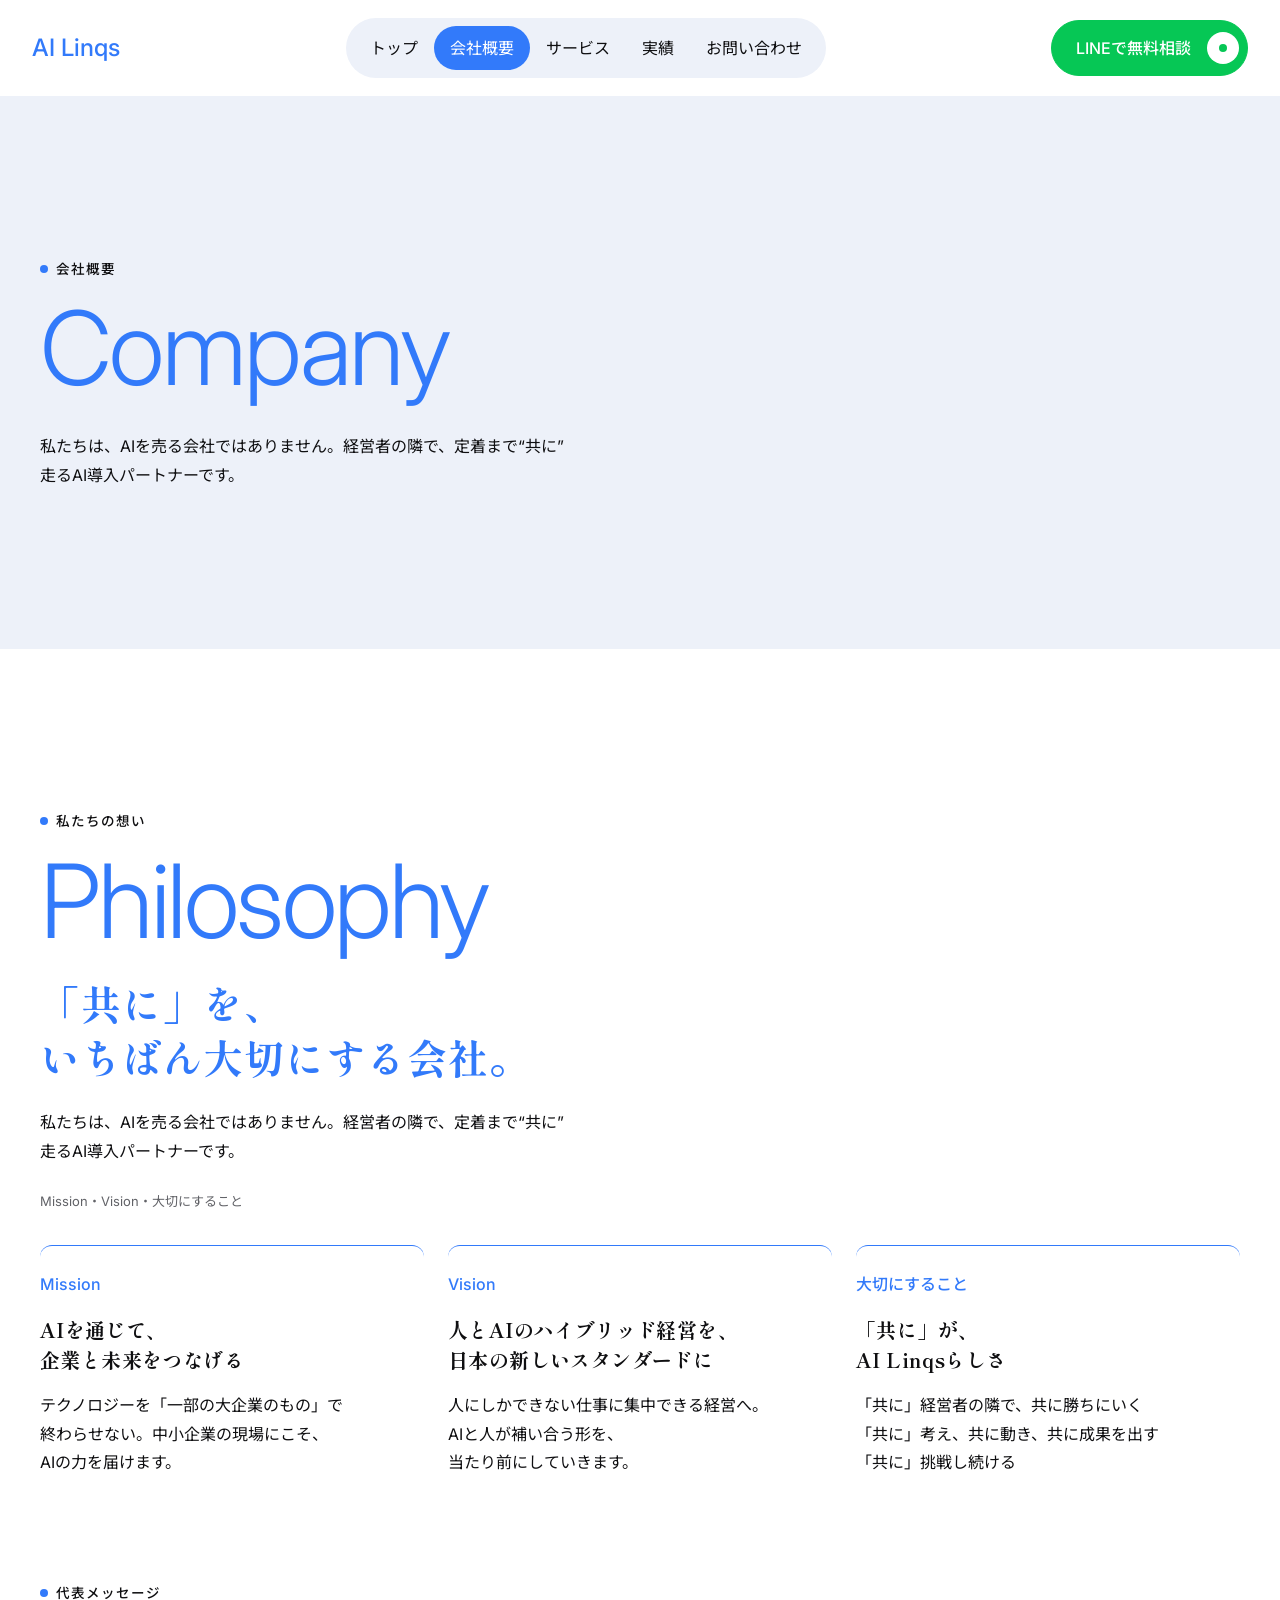
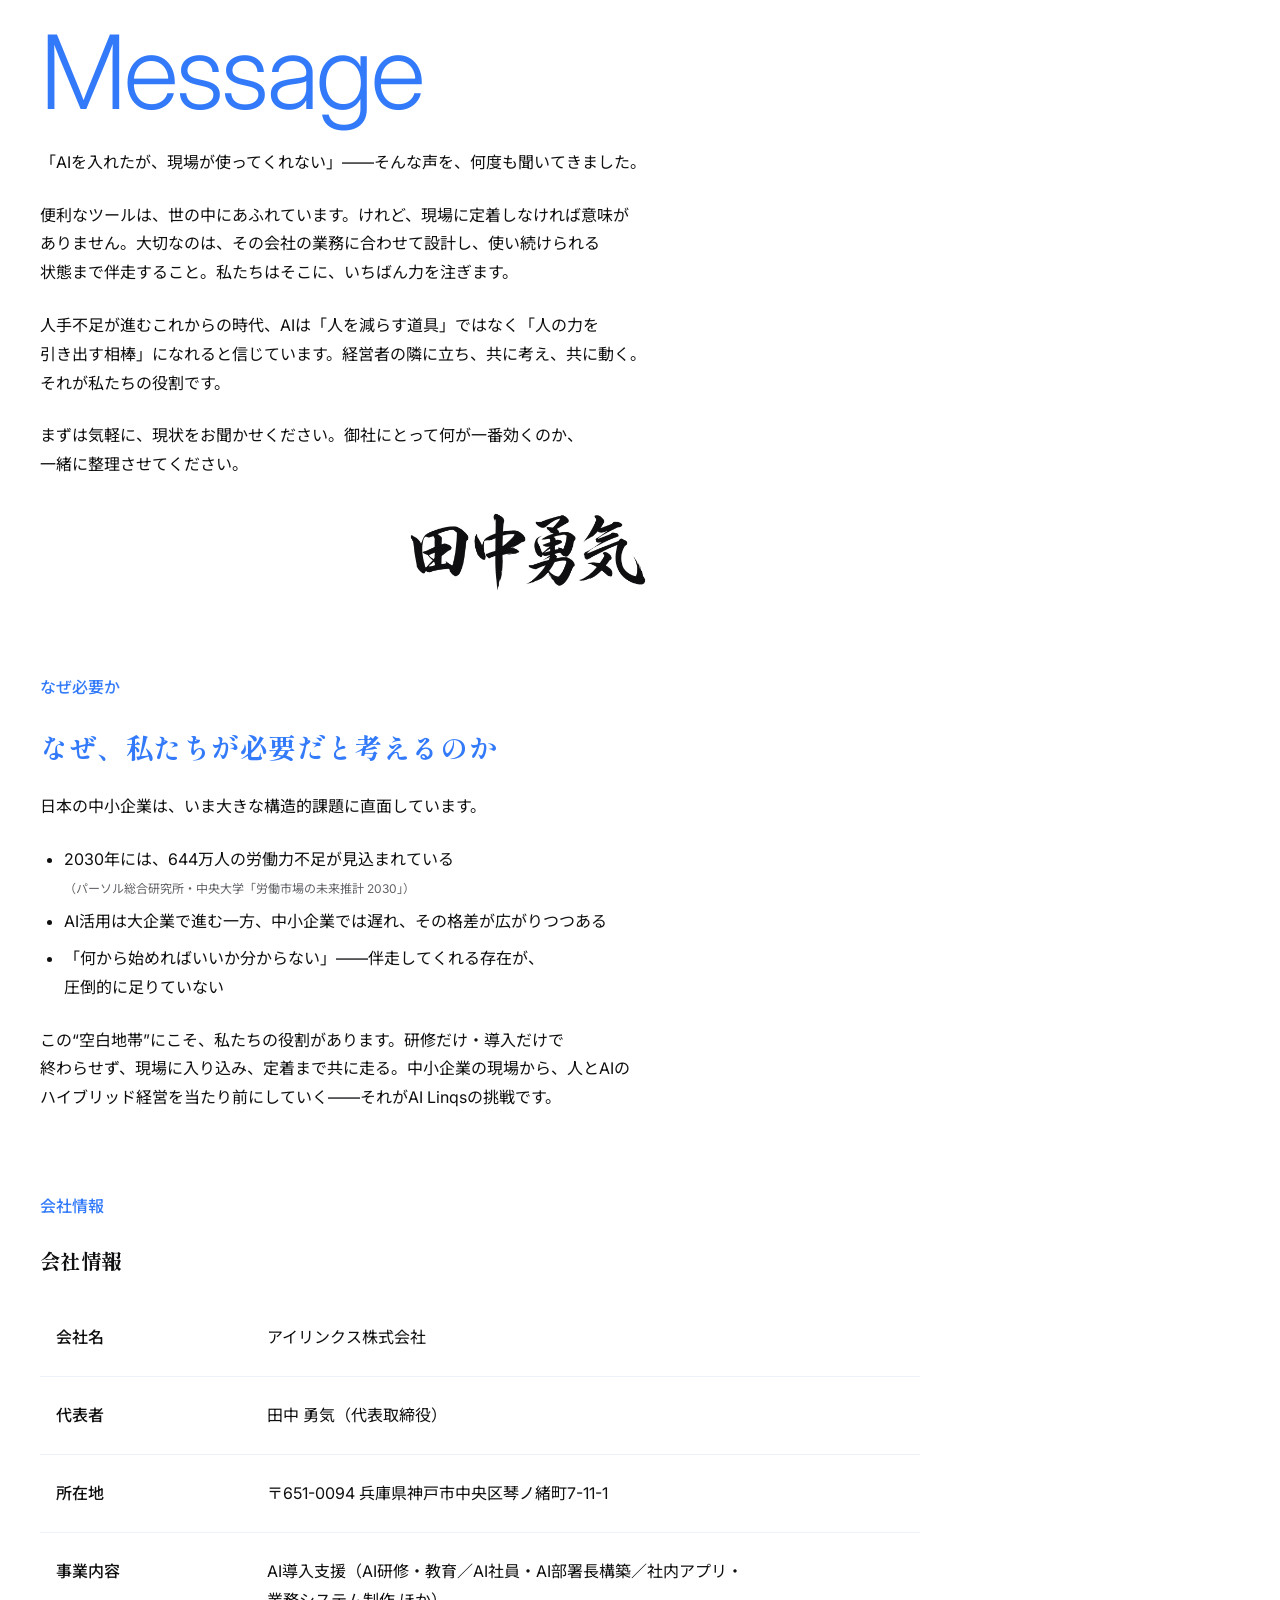
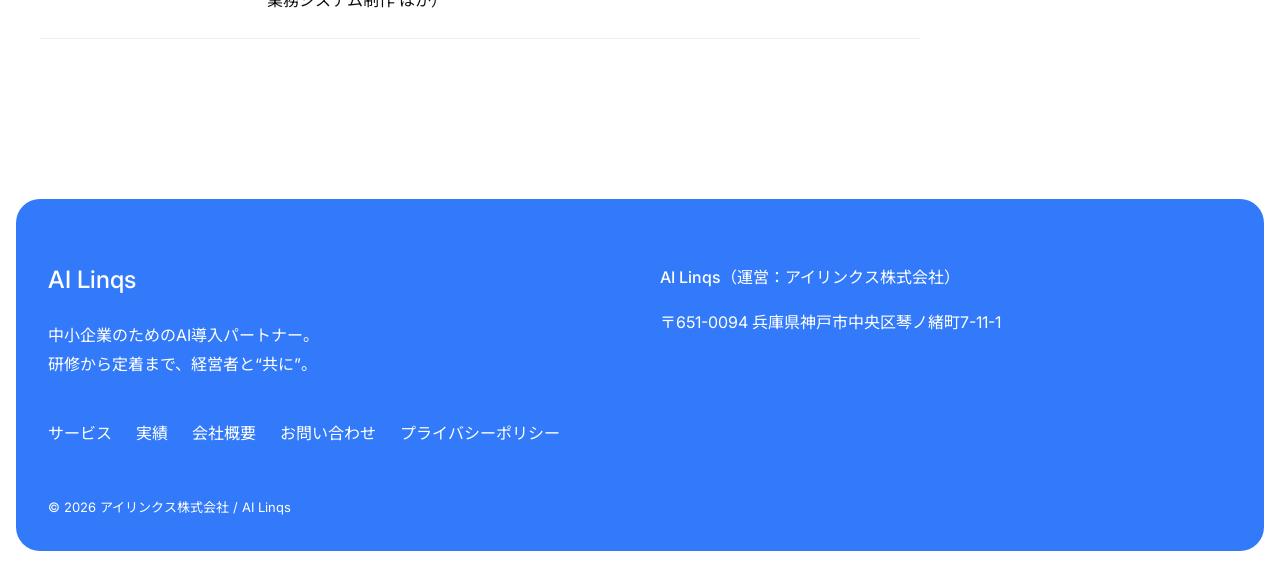
==== commit 4e048d71: "v5.4：社長回答を反映（研修の説明文、電話番号削除、出典、士業AI削除、料金注記削除）、旧URLの転送ページ、公開手順 Co-Authored-By: Claude Fable 5.1 <norep" ====
--- a/about.html
+++ b/about.html
@@ -28,7 +28,7 @@
       <div class="prose slide__lead reveal">
         <p>日本の中小企業は、いま大きな構造的課題に直面しています。</p>
         <ul>
-          <li>2030年には、644万人の労働力不足が見込まれている</li>
+          <li>2030年には、644万人の労働力不足が見込まれている<span class="src">（パーソル総合研究所・中央大学「労働市場の未来推計 2030」）</span></li>
           <li>AI活用は大企業で進む一方、中小企業では遅れ、その格差が広がりつつある</li>
           <li>「何から始めればいいか分からない」——伴走してくれる存在が、圧倒的に足りていない</li>
         </ul>
@@ -36,7 +36,7 @@
       </div></div><div id="company-info" class="subsection"><p class="slide__tag reveal">会社情報</p>
       <h3 class="slide__title slide__title--m reveal">会社情報</h3>
       <!-- [要確認] 会社概要（運営法人=アイリンクス株式会社／設立年・法人格の最終確認） -->
-      <!-- [要確認] 電話番号・設立年月・資本金などは確定後に追記 --><table class="company-table"><tbody><tr><th scope="row">会社名</th><td>アイリンクス株式会社</td></tr><tr><th scope="row">代表者</th><td>田中 勇気（代表取締役）</td></tr><tr><th scope="row">所在地</th><td>〒651-0094 兵庫県神戸市中央区琴ノ緒町7-11-1</td></tr><tr><th scope="row">電話番号</th><td>準備中</td></tr><tr><th scope="row">事業内容</th><td>AI導入支援（AI研修・教育／AI社員・AI部署長構築／社内アプリ・業務システム制作 ほか）</td></tr></tbody></table></div></div></section></main><footer class="footer">
+      <!-- [要確認] 電話番号・設立年月・資本金などは確定後に追記 --><table class="company-table"><tbody><tr><th scope="row">会社名</th><td>アイリンクス株式会社</td></tr><tr><th scope="row">代表者</th><td>田中 勇気（代表取締役）</td></tr><tr><th scope="row">所在地</th><td>〒651-0094 兵庫県神戸市中央区琴ノ緒町7-11-1</td></tr><tr><th scope="row">事業内容</th><td>AI導入支援（AI研修・教育／AI社員・AI部署長構築／社内アプリ・業務システム制作 ほか）</td></tr></tbody></table></div></div></section></main><footer class="footer">
   <div class="container">
     <div class="footer__grid">
       <div>
--- a/css/style.css
+++ b/css/style.css
@@ -561,3 +561,89 @@
   *,*::before,*::after { animation: none !important; transition: none !important; }
   .illustration.is-zoom-pending { transform: none; }
 }
+
+/* ===== v5.1（10/9 画面書き込み） ===== */
+/* お悩み：日本語を大きく、英字は小さな添え字に */
+.sec-title--swap .sec-en-small { margin: 0 0 12px; font-family: "Inter", sans-serif; font-size: 13.5px; font-weight: 500; letter-spacing: .08em; color: var(--blue); }
+.sec-title--swap .sec-h { margin-top: 0; font-size: clamp(30px, 3.4vw, 48px); }
+/* 流れ図：文字は青、丸は白抜きで統一 */
+.flow-chart li { color: var(--blue); }
+.flow-chart .is-goal .flow-no { background: var(--white); color: var(--blue); }
+/* 期間と内容 */
+.period-plans { display: grid; gap: 8px; padding: 0; margin: 0; list-style: none; width: 100%; }
+.period-plans li { display: grid; grid-template-columns: 64px minmax(0,1fr); gap: 16px; align-items: start; margin: 0; padding: 12px 16px; border-radius: 4px; background: var(--surface); font-size: 14px; line-height: 1.7; }
+.period-plans b { font-weight: 700; color: var(--blue); }
+/* サービス：ボタンを文章の幅の中央に */
+.service-copy .btn { align-self: center; }
+/* 段階（5つ） */
+.phase-head { margin: 80px 0 32px; }
+.phase-head .sec-ja { margin-bottom: 12px; }
+.phase-lead { max-width: 38em; }
+.training-path--5 { grid-template-columns: repeat(5, minmax(0,1fr)); margin: 0 0 48px; }
+.training-path--5 li > div { display: grid; gap: 6px; }
+.training-path--5 b { font-size: 15px; font-weight: 700; line-height: 1.5; }
+.training-path--5 span:not(.step-number) { font-size: 13px; line-height: 1.7; color: var(--muted); }
+.training-path--5 li.is-here .step-number { background: var(--blue); color: var(--white); }
+.training-path--5 li.is-here b { color: var(--blue); }
+@media (max-width: 1199px) { .training-path--5 { grid-template-columns: repeat(2, minmax(0,1fr)); } .training-path--5 li:not(:last-child)::before, .training-path--5 li:not(:last-child)::after { display: none; } }
+@media (max-width: 767px) { .training-path--5 { grid-template-columns: minmax(0,1fr); } }
+/* 選び方：幅を詰め、文字を少し小さく */
+.service-guide { max-width: 880px; }
+.guide-heading, .guide-row { grid-template-columns: minmax(0,1.2fr) 24px minmax(0,1fr); padding: 20px 24px; }
+.guide-row p { font-size: 15px; }
+#choose .note, #choose .actions { max-width: 880px; }
+#choose .actions { justify-content: center; }
+/* そのほか：下の注記に余白 */
+#others .notes { margin-top: 48px; display: grid; gap: 24px; max-width: 38em; }
+#others .notes p { margin: 0; }
+#others .panel { margin-top: 64px; }
+#others .panel .slide__lead { max-width: 38em; }
+
+/* ===== v5.2：段階図をシンプルに、配置の統一 ===== */
+/* 段階図（5つ）：矢印をやめ、丸の中心を通る1本の線に。文字色は本文色で統一 */
+.training-path--5 { position: relative; gap: 32px; }
+.training-path--5::before { content: ""; position: absolute; left: 24px; right: 24px; top: 24px; border-top: 1px solid var(--blue); }
+.training-path--5 li::before, .training-path--5 li::after { display: none !important; content: none !important; }
+.training-path--5 .step-number { background: var(--white); }
+.training-path--5 b, .training-path--5 li.is-here b { color: var(--ink); }
+.training-path--5 li.is-here .step-number { background: var(--blue); color: var(--white); }
+@media (max-width: 1199px) { .training-path--5::before { display: none; } }
+/* 配置の統一：見出し・本文・ボタンはすべて左寄せ。中央寄せの枠を解除 */
+.cta-panel { text-align: left; }
+.cta-panel p { margin-inline: 0; max-width: 38em; }
+.cta-panel .slide__actions { justify-content: flex-start; }
+.message-block, .prose, .privacy-prose, .detail-content, #why-us, #company-info, #stance { margin-inline: 0; }
+#company-info, #stance { max-width: 880px; }
+.line-card { text-align: left; margin: 0; }
+.line-card__qr img { margin: 0 0 32px; }
+.line-action { justify-content: flex-start; }
+.actions, .timing-copy .actions, #choose .actions { justify-content: flex-start; }
+.service-copy .btn { align-self: flex-start; }
+
+/* ===== v5.3：導入事例に会社ごとの枠（社長の指摘「メリハリがない」） ===== */
+/* 実績ページ：会社ごとに淡い青灰の枠。社名を上に大きく、課題・成果は白い面に */
+.case-list { gap: 40px; }
+.case-detail { display: grid; grid-template-columns: 1fr 1fr; gap: 40px; padding: 40px; border-radius: 12px; background: var(--surface); }
+.case-detail .photo { background: var(--white); }
+.case-detail .card-body { gap: 20px; }
+.case-detail h3 { padding-bottom: 16px; border-bottom: 1px solid var(--blue); }
+.case-detail .case { display: grid; gap: 12px; margin: 0; }
+.case-detail .case > div { margin: 0; padding: 20px 24px; border-radius: 12px; background: var(--white); }
+.case-detail .case dt { font-size: 13px; letter-spacing: .08em; }
+.case-detail .voice { background: var(--white); border: 1px solid var(--blue); }
+/* 挿絵の無い間は 1 列にして枠を詰める */
+.case-detail:not(:has(img.photo)) { grid-template-columns: 1fr; max-width: 880px; }
+/* トップの 3 枚も同じ枠に */
+.case-cards .card { padding: 32px 28px; border-radius: 12px; background: var(--surface); }
+.case-cards .card h3 { padding-bottom: 12px; border-bottom: 1px solid var(--blue); }
+.case-cards .case > div { padding: 16px 20px; border-radius: 12px; background: var(--white); }
+.case-cards .case > div + div { margin-top: 12px; }
+@media (max-width: 767px) {
+  .case-list { gap: 24px; }
+  .case-detail { padding: 24px 16px; gap: 24px; }
+  .case-detail .case > div { padding: 16px; }
+  .case-cards .card { padding: 24px 16px; }
+}
+/* v5.4：出典の添え書き／LINE登録の2枚組 */
+.src { display: block; margin-top: 4px; font-size: 12px; color: var(--muted); }
+.benefits { grid-template-columns: repeat(2, minmax(0,1fr)); max-width: 800px; }
